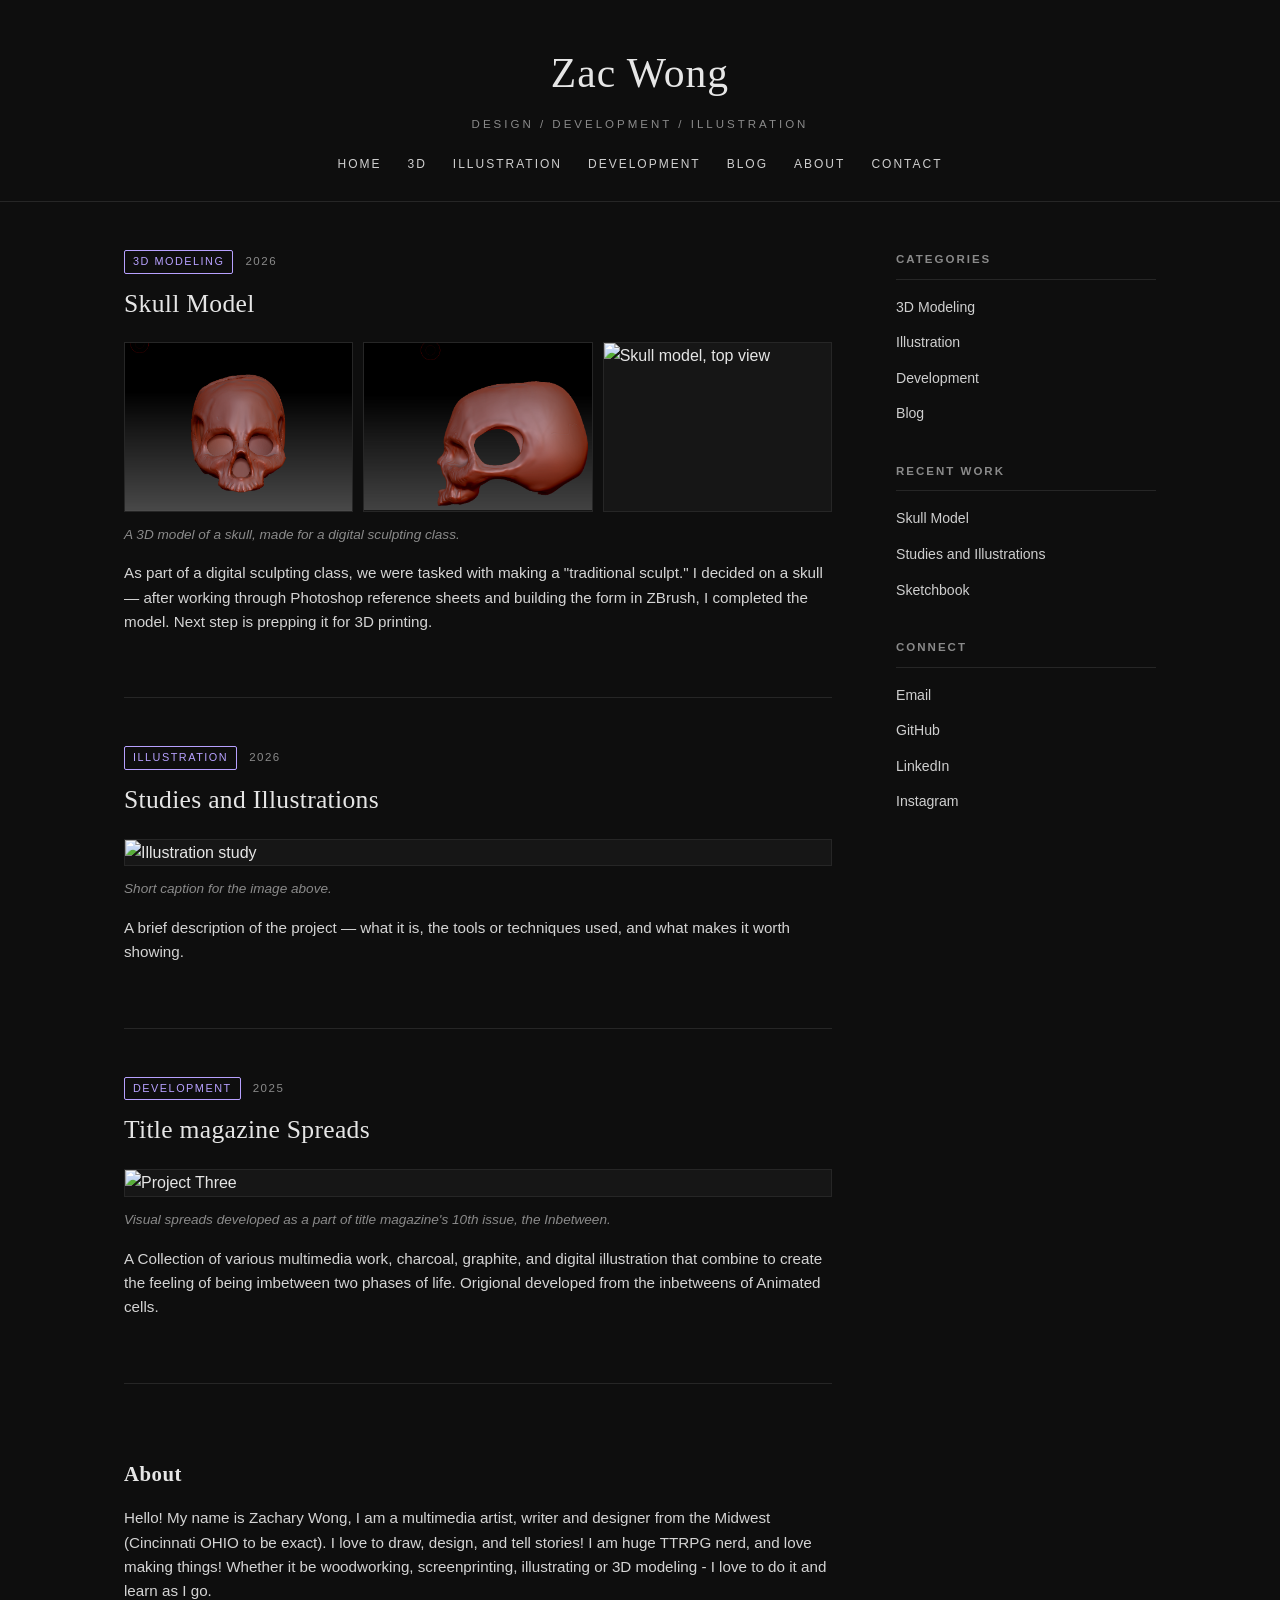
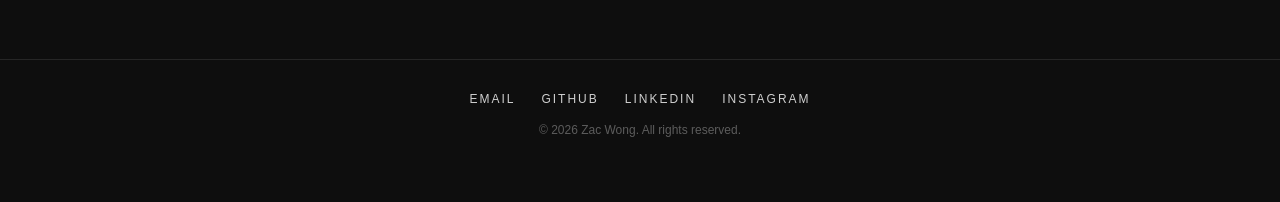
==== index.html @ 7b656f0e "Update index.html" ====
<!DOCTYPE html>
<html lang="en">
<head>
  <meta charset="UTF-8">
  <meta name="viewport" content="width=device-width, initial-scale=1.0">
  <title>Zac — Portfolio</title>
  <link rel="stylesheet" href="style.css">

  <!-- ============ LIGHTBOX STYLES ============ -->
  <style>
    .lightbox-overlay {
      display: none;
      position: fixed;
      inset: 0;
      background: rgba(0, 0, 0, 0.85);
      z-index: 1000;
      justify-content: center;
      align-items: center;
      padding: 40px;
      box-sizing: border-box;
      cursor: zoom-out;
    }

    .lightbox-overlay.is-open {
      display: flex;
    }

    .lightbox-image {
      max-width: 90vw;
      max-height: 90vh;
      object-fit: contain;
      cursor: default;
      box-shadow: 0 10px 40px rgba(0, 0, 0, 0.5);
    }

    .lightbox-close {
      position: absolute;
      top: 20px;
      right: 30px;
      color: #fff;
      font-size: 2.5rem;
      line-height: 1;
      background: none;
      border: none;
      cursor: pointer;
      padding: 0;
    }

    .lightbox-close:hover {
      opacity: 0.7;
    }

    .entry-image-link {
      cursor: zoom-in;
    }
  </style>
</head>
<body>

  <!-- ============ HEADER ============ -->
  <header class="site-header">
    <a href="index.html" class="site-title">Zac Wong</a>
    <p class="site-tagline">Design / Development / Illustration</p>
    <nav class="site-nav">
      <a href="index.html" class="is-active">Home</a>
      <a href="3d-modeling.html">3D</a>
      <a href="illustration.html">Illustration</a>
      <a href="development.html">Development</a>
      <a href="blog.html">Blog</a>
      <a href="#about">About</a>
      <a href="mailto:wongzach2001@gmail.com">Contact</a>
    </nav>
  </header>

  <!-- ============ CONTENT WRAP (feed + sidebar) ============ -->
  <div class="content-wrap">

    <!-- ============ FEED ============ -->
    <main class="feed" id="work">

      <article class="entry" id="skull-model">
        <div class="entry-meta">
          <a href="3d-modeling.html" class="entry-tag">3D Modeling</a>
          <span class="entry-date">2026</span>
        </div>
        <h2 class="entry-title">Skull Model</h2>

        <div class="entry-gallery">
          <a href="#" class="entry-image-link" data-lightbox>
            <img src="images/Skull 3D model front view.png" alt="Skull model, front view" class="entry-image">
          </a>
          <a href="#" class="entry-image-link" data-lightbox>
            <img src="images/Skull Side View.png" alt="Skull model, side view" class="entry-image">
          </a>
          <a href="#" class="entry-image-link" data-lightbox>
            <img src="images/Skull Top View.png.png" alt="Skull model, top view" class="entry-image">
          </a>
        </div>

        <p class="entry-caption">A 3D model of a skull, made for a digital sculpting class.</p>
        <p class="entry-description">
          As part of a digital sculpting class, we were tasked with making a "traditional sculpt." I decided on a skull —
          after working through Photoshop reference sheets and building the form in ZBrush, I completed the model.
          Next step is prepping it for 3D printing.
        </p>
      </article>

      <article class="entry" id="studies-illustrations">
        <div class="entry-meta">
          <a href="illustration.html" class="entry-tag">Illustration</a>
          <span class="entry-date">2026</span>
        </div>
        <h2 class="entry-title">Studies and Illustrations</h2>

        <div class="entry-gallery">
          <a href="#" class="entry-image-link" data-lightbox>
            <img src="images/project2.jpg" alt="Illustration study" class="entry-image">
          </a>
        </div>

        <p class="entry-caption">Short caption for the image above.</p>
        <p class="entry-description">
          A brief description of the project — what it is, the tools or techniques used, and what makes it
          worth showing.
        </p>
      </article>

      <article class="entry" id="project-three">
        <div class="entry-meta">
          <a href="development.html" class="entry-tag">Development</a>
          <span class="entry-date">2025</span>
        </div>
        <h2 class="entry-title">Title magazine Spreads</h2>

        <div class="entry-gallery">
          <a href="#" class="entry-image-link" data-lightbox>
            <img src="images/project3.jpg" alt="Project Three" class="entry-image">
          </a>
        </div>

        <p class="entry-caption">Visual spreads developed as a part of title magazine's 10th issue, the Inbetween.</p>
        <p class="entry-description">
          A Collection of various multimedia work, charcoal, graphite, and digital illustration that combine to create the feeling of being imbetween two phases of life. 
          Origional developed from the inbetweens of Animated cells.
        </p>
      </article>

      <!-- ============ ABOUT ============ -->
      <section class="about" id="about">
        <h2>About</h2>
        <p class="entry-description">
          Hello! My name is Zachary Wong, I am a multimedia artist, writer and designer from the Midwest (Cincinnati OHIO to be exact). I love to draw, design, and tell stories! I am huge TTRPG nerd, and love making
          things! Whether it be woodworking, screenprinting, illustrating or 3D modeling - I love to do it and learn as I go. 
        </p>
      </section>

    </main>

    <!-- ============ SIDEBAR ============ -->
    <aside class="sidebar">

      <div class="widget">
        <h3 class="widget-title">Categories</h3>
        <ul class="widget-list">
          <li><a href="3d-modeling.html">3D Modeling</a></li>
          <li><a href="illustration.html">Illustration</a></li>
          <li><a href="development.html">Development</a></li>
          <li><a href="blog.html">Blog</a></li>
        </ul>
      </div>

      <div class="widget">
        <h3 class="widget-title">Recent Work</h3>
        <ul class="widget-list">
          <li><a href="#skull-model">Skull Model</a></li>
          <li><a href="#studies-illustrations">Studies and Illustrations</a></li>
          <li><a href="#project-three">Sketchbook</a></li>
        </ul>
      </div>

      <div class="widget">
        <h3 class="widget-title">Connect</h3>
        <ul class="widget-list">
          <li><a href="mailto:wongzach2001@gmail.com">Email</a></li>
          <li><a href="#">GitHub</a></li>
          <li><a href="#">LinkedIn</a></li>
          <li><a href="#">Instagram</a></li>
        </ul>
      </div>

    </aside>

  </div>

  <!-- ============ FOOTER ============ -->
  <footer class="site-footer">
    <div class="site-nav">
      <a href="mailto:wongzach2001@gmail.com">Email</a>
      <a href="#">GitHub</a>
      <a href="#">LinkedIn</a>
      <a href="#">Instagram</a>
    </div>
    <p class="copyright">&copy; 2026 Zac Wong. All rights reserved.</p>
  </footer>

  <!-- ============ LIGHTBOX MARKUP ============ -->
  <div class="lightbox-overlay" id="lightbox">
    <button class="lightbox-close" id="lightbox-close" aria-label="Close">&times;</button>
    <img class="lightbox-image" id="lightbox-image" src="" alt="">
  </div>

  <!-- ============ LIGHTBOX SCRIPT ============ -->
  <script>
    (function () {
      const overlay = document.getElementById('lightbox');
      const overlayImage = document.getElementById('lightbox-image');
      const closeBtn = document.getElementById('lightbox-close');

      function openLightbox(src, alt) {
        overlayImage.src = src;
        overlayImage.alt = alt || '';
        overlay.classList.add('is-open');
        document.body.style.overflow = 'hidden'; // prevent background scroll
      }

      function closeLightbox() {
        overlay.classList.remove('is-open');
        overlayImage.src = '';
        document.body.style.overflow = '';
      }

      // Attach click handlers to every image link marked with data-lightbox
      document.querySelectorAll('[data-lightbox]').forEach(function (link) {
        link.addEventListener('click', function (e) {
          e.preventDefault();
          const img = link.querySelector('img');
          if (img) {
            openLightbox(img.src, img.alt);
          }
        });
      });

      // Close when clicking the overlay background (not the image itself)
      overlay.addEventListener('click', function (e) {
        if (e.target === overlay) {
          closeLightbox();
        }
      });

      closeBtn.addEventListener('click', closeLightbox);

      // Close on Escape key
      document.addEventListener('keydown', function (e) {
        if (e.key === 'Escape' && overlay.classList.contains('is-open')) {
          closeLightbox();
        }
      });
    })();
  </script>

</body>
</html>
---- style.css ----
/* ============ TOKENS ============ */
:root {
  --bg: #0e0e0e;
  --surface: #161616;
  --line: #262626;
  --text: #e6e6e6;
  --muted: #8a8a8a;
  --muted-dim: #5c5c5c;
  --accent: #b7a1ff;

  --font-display: Georgia, "Iowan Old Style", "Times New Roman", serif;
  --font-body: "Helvetica Neue", Arial, sans-serif;
}

/* ============ RESET / BASE ===dfdfdfd========= */
* {
  box-sizing: border-box;
}
body {
  margin: 0;
  background: var(--bg);
  color: var(--text);
  font-family: var(--font-body);
  line-height: 1.6;
}
a {
  color: var(--text);
  text-decoration: none;
}
a:hover {
  color: #ffffff;
}
img {
  max-width: 100%;
  display: block;
}

/* ============ HEADER ============ */
.site-header {
  border-bottom: 1px solid var(--line);
  padding: 40px 24px 22px;
  text-align: center;
}
.site-title {
  font-family: var(--font-display);
  font-size: 2.6rem;
  font-weight: 400;
  letter-spacing: 1px;
}
.site-tagline {
  margin: 8px 0 22px;
  font-size: 0.72rem;
  letter-spacing: 3px;
  color: var(--muted);
  text-transform: uppercase;
}
.site-nav {
  display: flex;
  justify-content: center;
  gap: 26px;
  flex-wrap: wrap;
}
.site-nav a {
  font-size: 0.75rem;
  letter-spacing: 2px;
  text-transform: uppercase;
  color: #cfcfcf;
  padding-bottom: 4px;
  border-bottom: 1px solid transparent;
}
.site-nav a:hover {
  color: #ffffff;
  border-bottom-color: var(--accent);
}

/* ============ CONTENT WRAP (feed + sidebar) ============ */
.content-wrap {
  max-width: 1080px;
  margin: 0 auto;
  padding: 48px 24px 20px;
  display: grid;
  grid-template-columns: 1fr 260px;
  gap: 64px;
  align-items: start;
}

/* ============ FEED ============ */
.feed {
  min-width: 0;
}
.entry {
  border-bottom: 1px solid var(--line);
  padding-bottom: 48px;
  margin-bottom: 48px;
}
.entry:last-child {
  border-bottom: none;
}
.entry-meta {
  display: flex;
  align-items: baseline;
  gap: 12px;
  font-size: 0.72rem;
  text-transform: uppercase;
  letter-spacing: 1.5px;
  color: var(--muted);
  margin-bottom: 10px;
}
.entry-tag {
  color: var(--accent);
  border: 1px solid var(--accent);
  padding: 2px 8px;
  border-radius: 2px;
  font-size: 0.68rem;
}
.entry-tag:hover {
  background: var(--accent);
  color: #0e0e0e;
}
.entry-title {
  font-family: var(--font-display);
  font-size: 1.6rem;
  font-weight: 400;
  margin: 0 0 18px;
  letter-spacing: 0.3px;
}

/* image grid — supports one or several images per entry */
.entry-gallery {
  display: grid;
  grid-template-columns: repeat(auto-fit, minmax(180px, 1fr));
  gap: 10px;
}
.entry-image-link {
  display: block;
  overflow: hidden;
  background: var(--surface);
  border: 1px solid var(--line);
}
.entry-image {
  width: 100%;
  height: auto;
  transition: transform 0.4s ease;
}
.entry-image-link:hover .entry-image {
  transform: scale(1.03);
}
.entry-caption {
  font-size: 0.85rem;
  color: var(--muted);
  font-style: italic;
  margin: 12px 0 0;
}
.entry-description {
  margin-top: 16px;
  font-size: 0.95rem;
  color: #d4d4d4;
}

/* ============ ABOUT ============ */
.about {
  padding-top: 8px;
}
.about h2 {
  font-family: var(--font-display);
  font-size: 1.3rem;
  letter-spacing: 0.5px;
  margin-bottom: 12px;
}

/* ============ SIDEBAR ============ */
.sidebar {
  position: sticky;
  top: 32px;
  display: flex;
  flex-direction: column;
  gap: 36px;
}
.widget-title {
  font-size: 0.72rem;
  text-transform: uppercase;
  letter-spacing: 2px;
  color: var(--muted);
  margin: 0 0 14px;
  padding-bottom: 10px;
  border-bottom: 1px solid var(--line);
}
.widget-list {
  list-style: none;
  margin: 0;
  padding: 0;
  display: flex;
  flex-direction: column;
  gap: 10px;
}
.widget-list a {
  font-size: 0.88rem;
  color: #cfcfcf;
}
.widget-list a:hover {
  color: var(--accent);
}

/* ============ FOOTER ============ */
.site-footer {
  text-align: center;
  padding: 30px 24px 50px;
  border-top: 1px solid var(--line);
  font-size: 0.85rem;
  color: var(--muted);
  margin-top: 20px;
}
.site-footer .site-nav a {
  border-bottom: none;
}
.copyright {
  margin-top: 8px;
  font-size: 0.75rem;
  color: var(--muted-dim);
}

/* ============ RESPONSIVE ============ */
@media (max-width: 860px) {
  .content-wrap {
    grid-template-columns: 1fr;
    gap: 0;
  }
  .sidebar {
    position: static;
    flex-direction: row;
    flex-wrap: wrap;
    gap: 36px 48px;
    margin-top: 40px;
    padding-top: 32px;
    border-top: 1px solid var(--line);
  }
  .widget {
    min-width: 160px;
  }
}
@media (max-width: 600px) {
  .site-title {
    font-size: 2rem;
  }
  .entry-title {
    font-size: 1.3rem;
  }
  .entry-gallery {
    grid-template-columns: 1fr;
  }
}
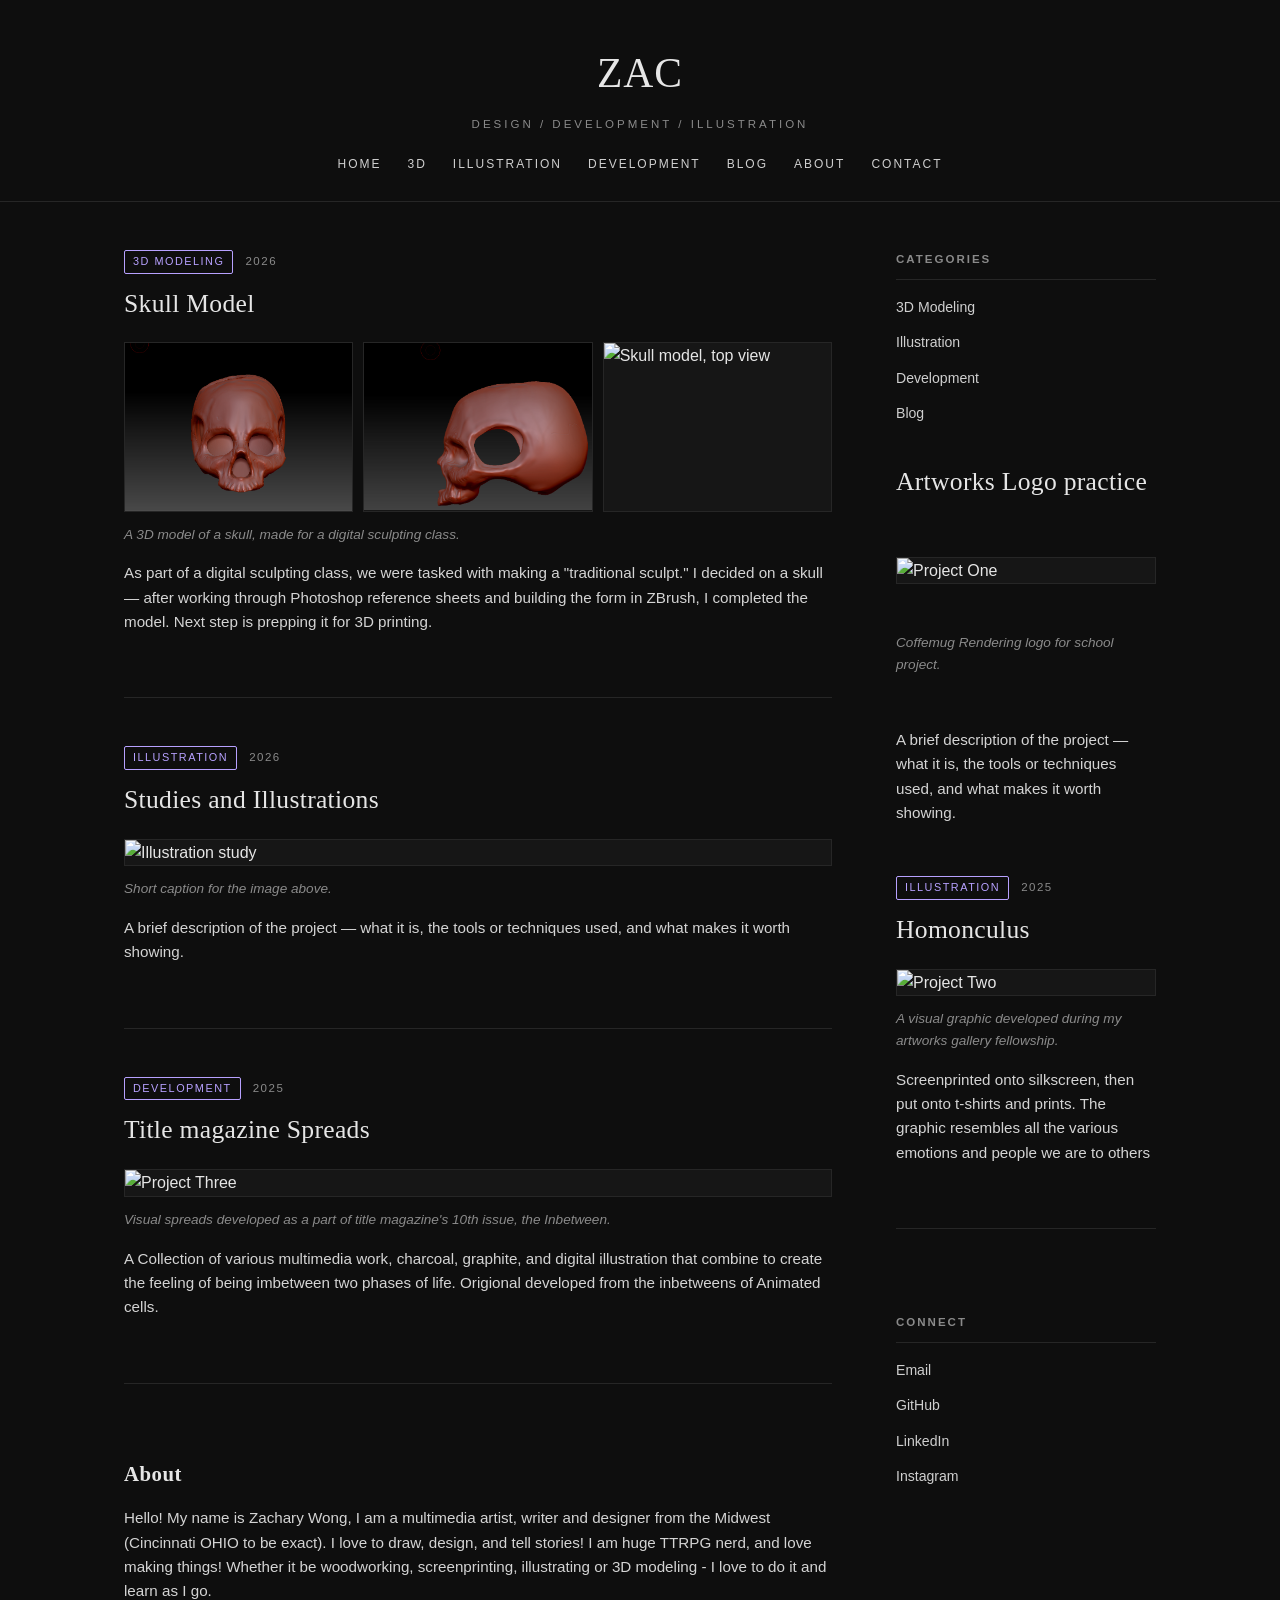
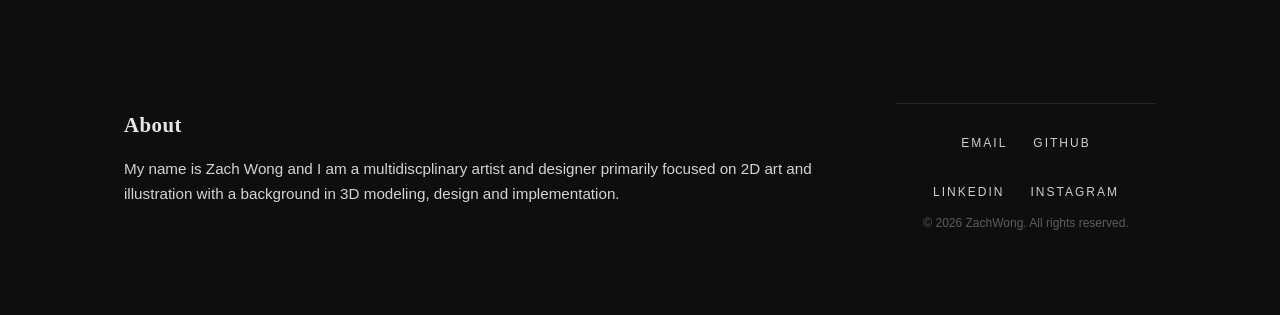
==== commit a84182a1: "added blog to sidebar" ====
--- a/index.html
+++ b/index.html
@@ -59,7 +59,7 @@
 
   <!-- ============ HEADER ============ -->
   <header class="site-header">
-    <a href="index.html" class="site-title">Zac Wong</a>
+    <a href="index.html" class="site-title">ZAC</a>
     <p class="site-tagline">Design / Development / Illustration</p>
     <nav class="site-nav">
       <a href="index.html" class="is-active">Home</a>
@@ -168,15 +168,31 @@
           <li><a href="blog.html">Blog</a></li>
         </ul>
       </div>
-
-      <div class="widget">
-        <h3 class="widget-title">Recent Work</h3>
-        <ul class="widget-list">
-          <li><a href="#skull-model">Skull Model</a></li>
-          <li><a href="#studies-illustrations">Studies and Illustrations</a></li>
-          <li><a href="#project-three">Sketchbook</a></li>
-        </ul>
+      <h2 class="entry-title">Artworks Logo practice</h2>
+      <a href="#" class="entry-image-link">
+        <img src="images/ArtworksProject/artworks coffemug.png" alt="Project One" class="entry-image">
+      </a>
+      <p class="entry-caption">Coffemug Rendering logo for school project.</p>
+      <p class="entry-description">
+        A brief description of the project — what it is, the tools or
+        techniques used, and what makes it worth showing.
+      </p>
+    </article>
+
+    <article class="entry">
+      <div class="entry-meta">
+        <span class="entry-tag">Illustration</span>
+        <span class="entry-date">2025</span>
       </div>
+      <h2 class="entry-title">Homonculus</h2>
+      <a href="#" class="entry-image-link">
+        <img src="images/project2.jpg" alt="Project Two" class="entry-image">
+      </a>
+      <p class="entry-caption">A visual graphic developed during my artworks gallery fellowship.</p>
+      <p class="entry-description">
+        Screenprinted onto silkscreen, then put onto t-shirts and prints. The graphic resembles all the various emotions and people we are to others
+      </p>
+    </article>
 
       <div class="widget">
         <h3 class="widget-title">Connect</h3>
@@ -190,7 +206,13 @@
 
     </aside>
 
-  </div>
+  <!-- ============ ABOUT ============ -->
+  <section class="about" id="about">
+    <h2>About</h2>
+    <p class="entry-description">
+      My name is Zach Wong and I am a multidiscplinary artist and designer primarily focused on 2D art and illustration with a background in 3D modeling, design and implementation.
+    </p>
+  </section>
 
   <!-- ============ FOOTER ============ -->
   <footer class="site-footer">
@@ -200,7 +222,7 @@
       <a href="#">LinkedIn</a>
       <a href="#">Instagram</a>
     </div>
-    <p class="copyright">&copy; 2026 Zac Wong. All rights reserved.</p>
+    <p class="copyright">&copy; 2026 ZachWong. All rights reserved.</p>
   </footer>
 
   <!-- ============ LIGHTBOX MARKUP ============ -->
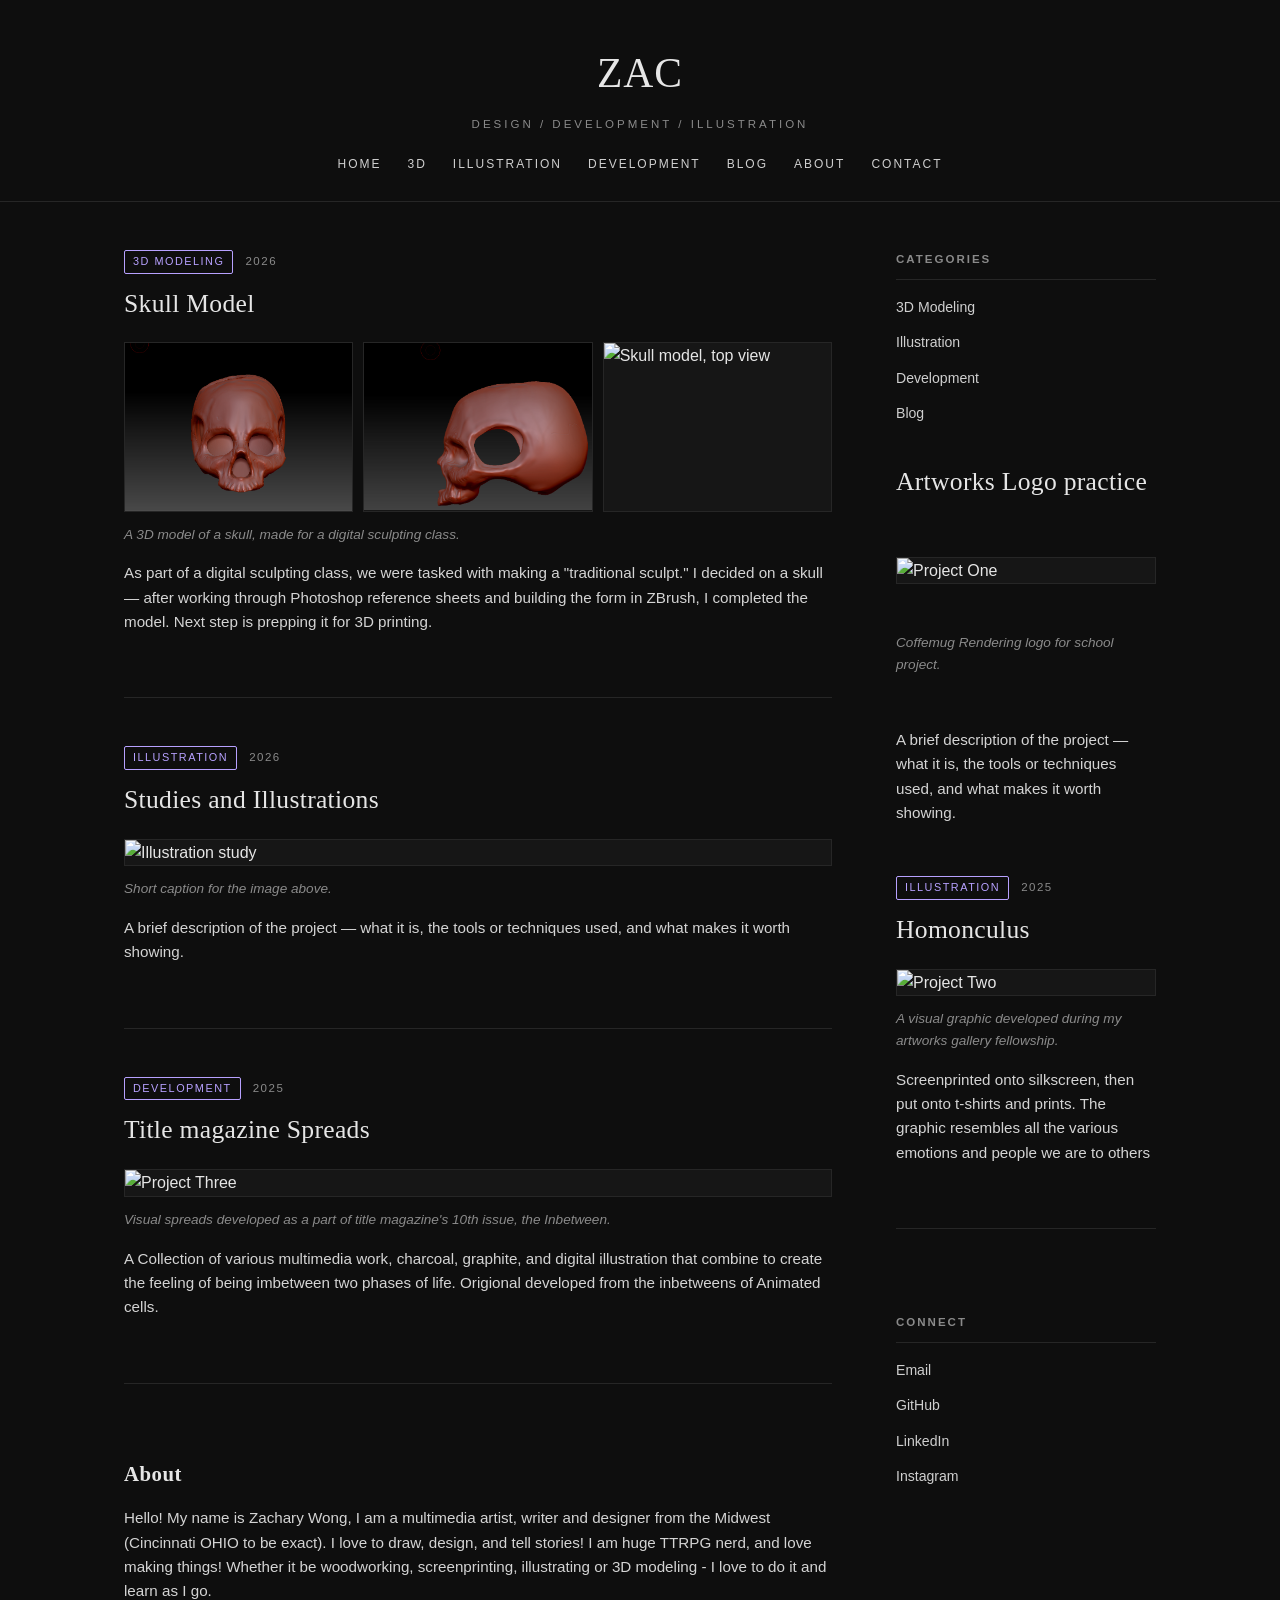
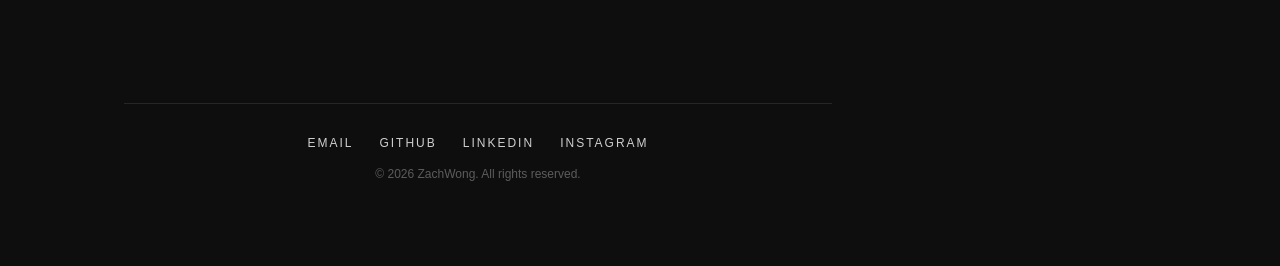
==== commit 6a1921b0: "Update index.html removed about from main page moving to sepparate page" ====
--- a/index.html
+++ b/index.html
@@ -67,7 +67,7 @@
       <a href="illustration.html">Illustration</a>
       <a href="development.html">Development</a>
       <a href="blog.html">Blog</a>
-      <a href="#about">About</a>
+      <a href="about.html">About</a>
       <a href="mailto:wongzach2001@gmail.com">Contact</a>
     </nav>
   </header>
@@ -206,13 +206,7 @@
 
     </aside>
 
-  <!-- ============ ABOUT ============ -->
-  <section class="about" id="about">
-    <h2>About</h2>
-    <p class="entry-description">
-      My name is Zach Wong and I am a multidiscplinary artist and designer primarily focused on 2D art and illustration with a background in 3D modeling, design and implementation.
-    </p>
-  </section>
+
 
   <!-- ============ FOOTER ============ -->
   <footer class="site-footer">
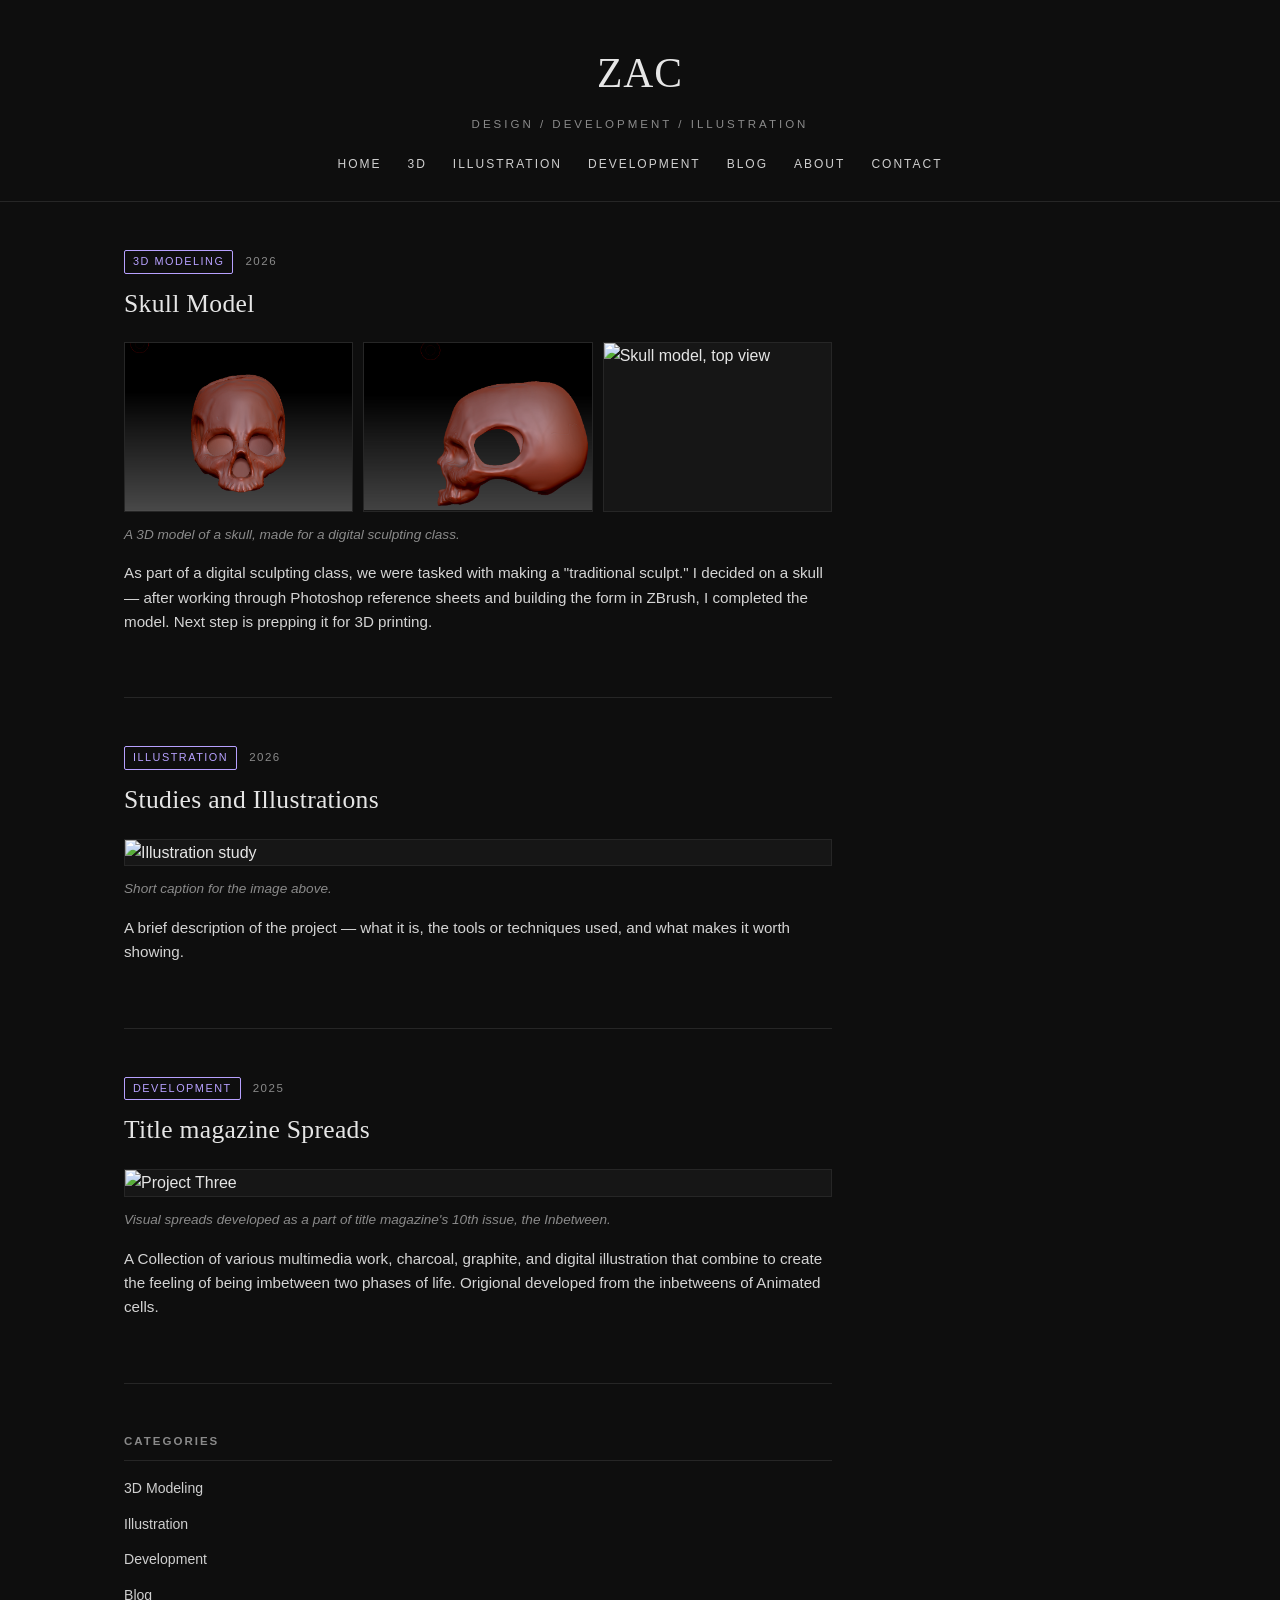
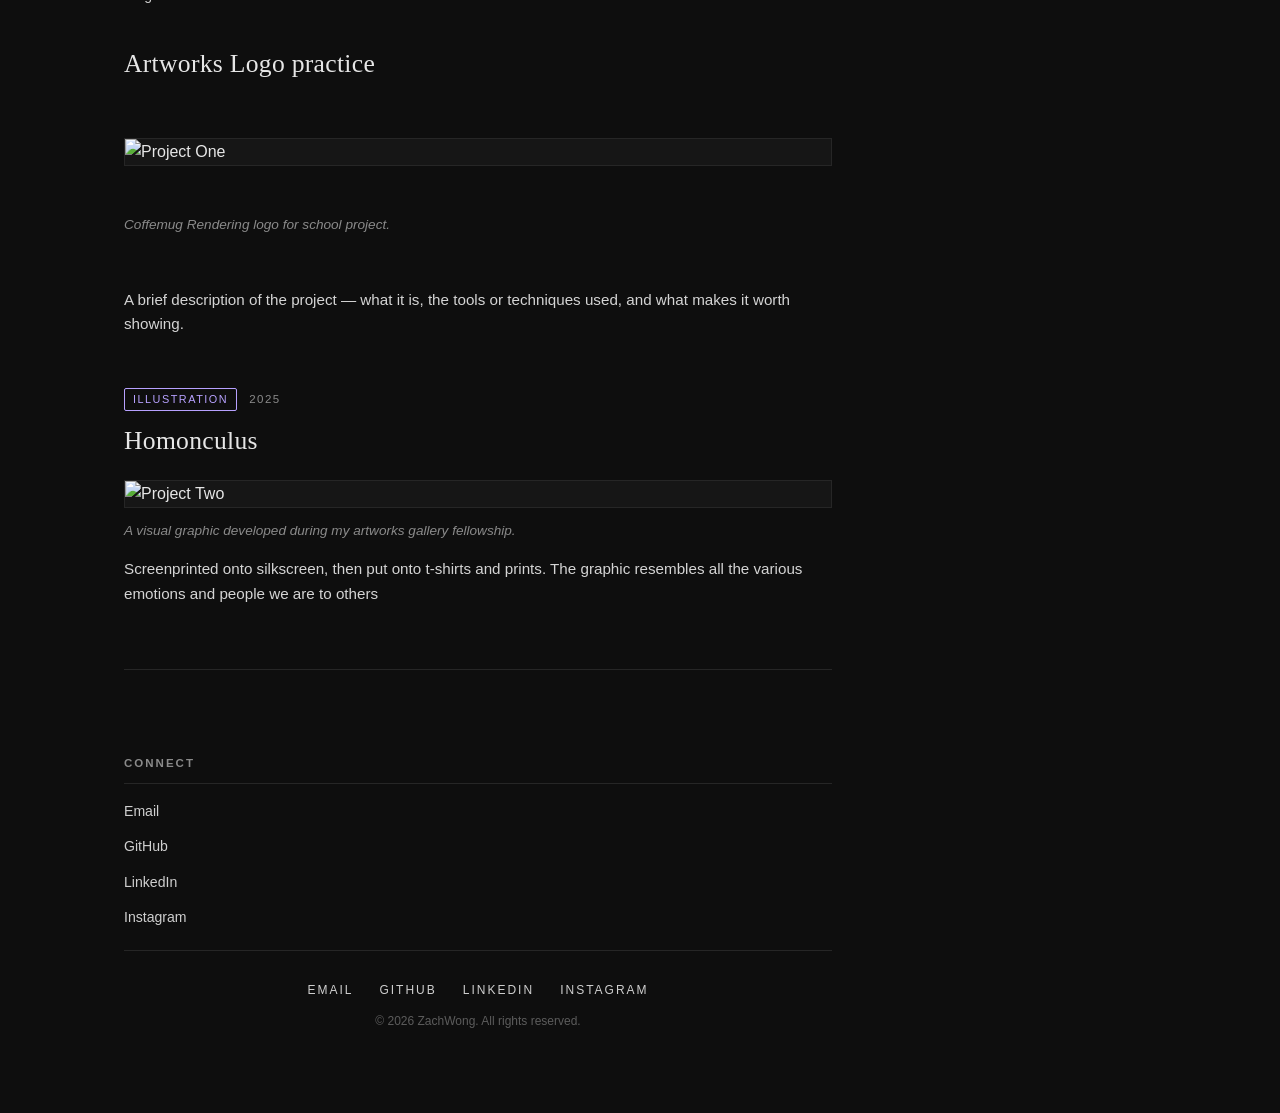
==== commit eaee0c17: "Update index.html removed about section" ====
--- a/index.html
+++ b/index.html
@@ -145,16 +145,6 @@
         </p>
       </article>
 
-      <!-- ============ ABOUT ============ -->
-      <section class="about" id="about">
-        <h2>About</h2>
-        <p class="entry-description">
-          Hello! My name is Zachary Wong, I am a multimedia artist, writer and designer from the Midwest (Cincinnati OHIO to be exact). I love to draw, design, and tell stories! I am huge TTRPG nerd, and love making
-          things! Whether it be woodworking, screenprinting, illustrating or 3D modeling - I love to do it and learn as I go. 
-        </p>
-      </section>
-
-    </main>
 
     <!-- ============ SIDEBAR ============ -->
     <aside class="sidebar">
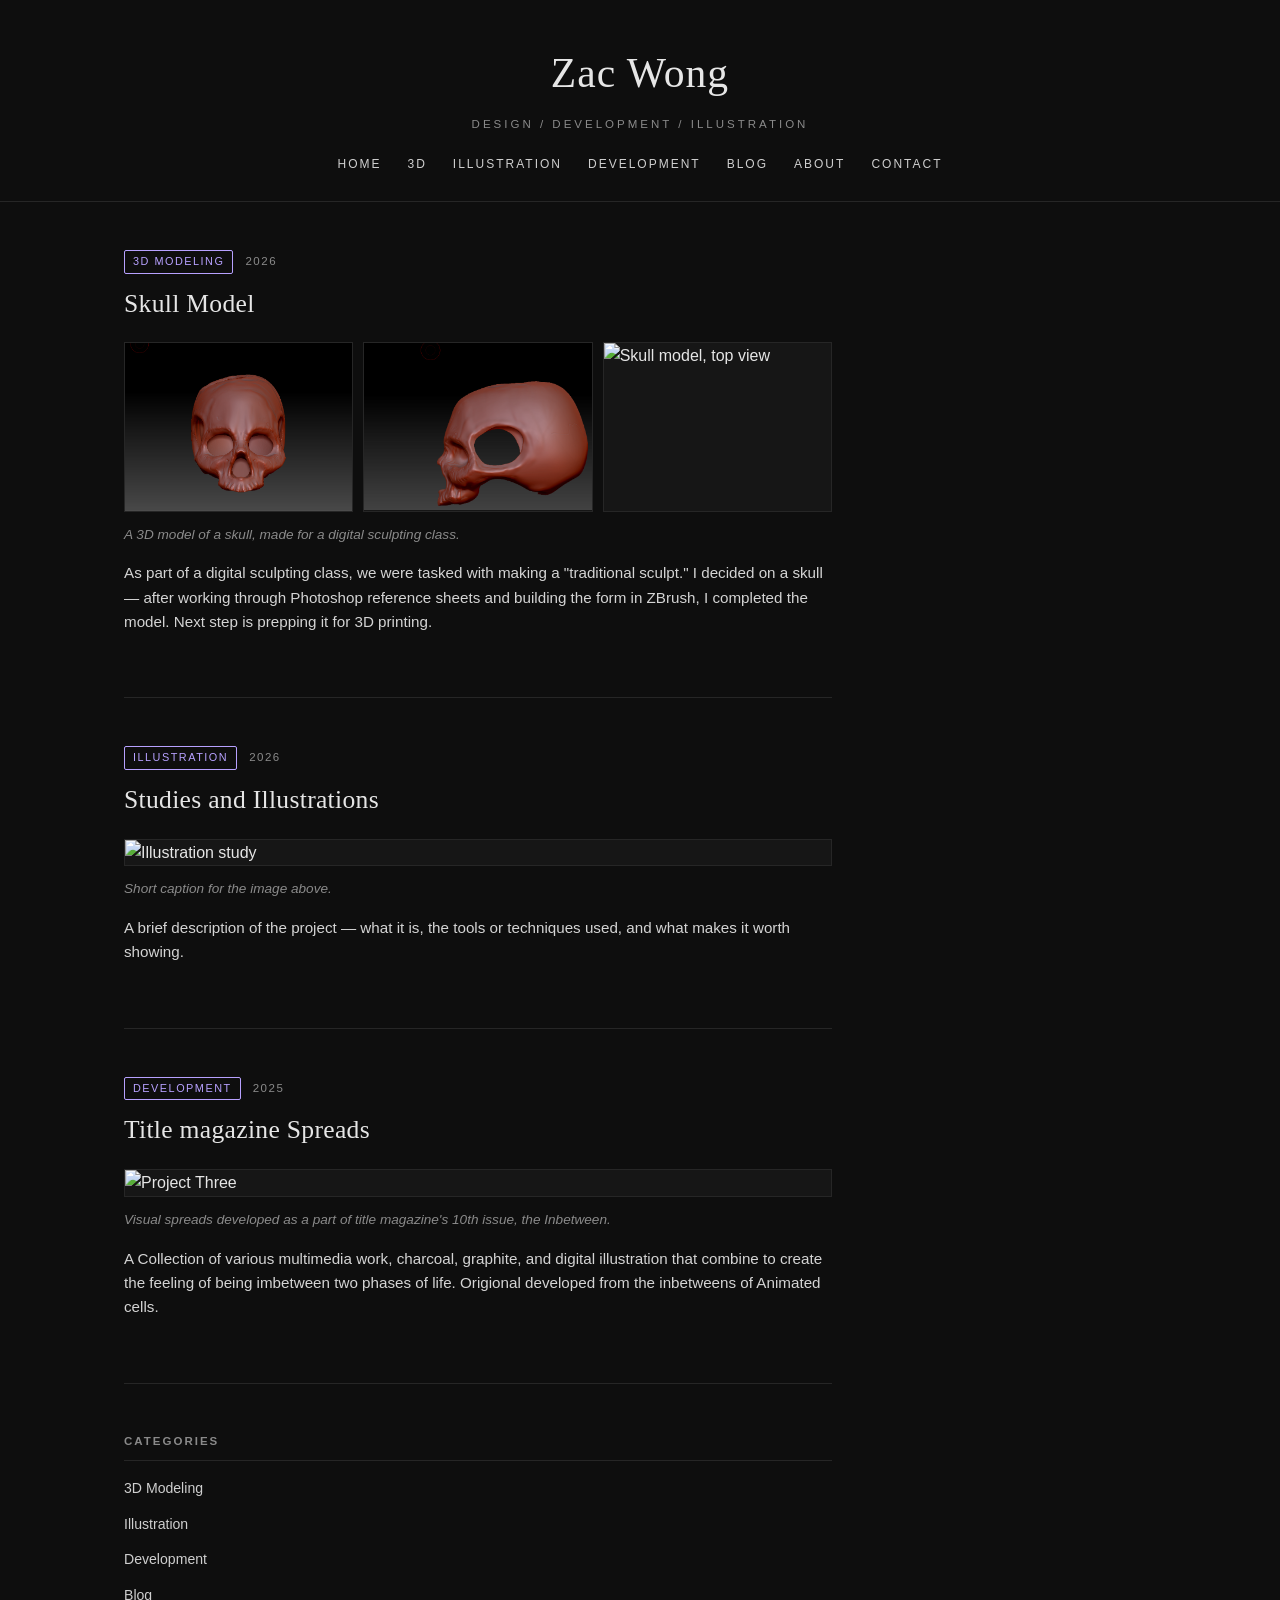
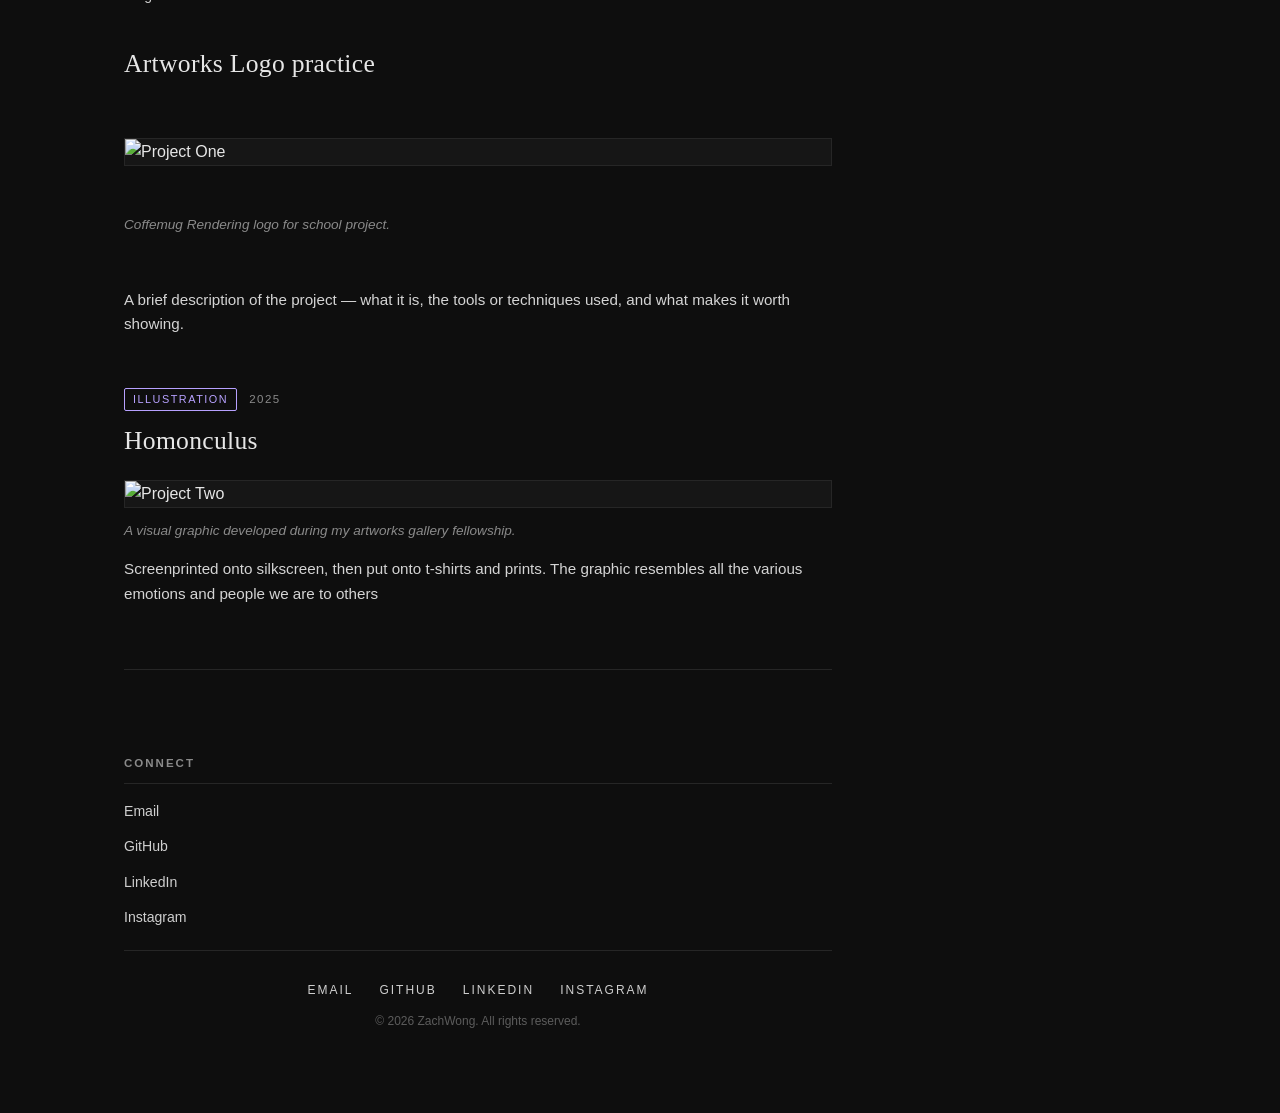
==== commit 9a3083a5: "Rename index(1).html to index.html" ====
--- a/index.html
+++ b/index.html
@@ -57,20 +57,8 @@
 </head>
 <body>
 
-  <!-- ============ HEADER ============ -->
-  <header class="site-header">
-    <a href="index.html" class="site-title">ZAC</a>
-    <p class="site-tagline">Design / Development / Illustration</p>
-    <nav class="site-nav">
-      <a href="index.html" class="is-active">Home</a>
-      <a href="3d-modeling.html">3D</a>
-      <a href="illustration.html">Illustration</a>
-      <a href="development.html">Development</a>
-      <a href="blog.html">Blog</a>
-      <a href="about.html">About</a>
-      <a href="mailto:wongzach2001@gmail.com">Contact</a>
-    </nav>
-  </header>
+  <!-- ============ HEADER (shared) ============ -->
+  <div id="header-placeholder"></div>
 
   <!-- ============ CONTENT WRAP (feed + sidebar) ============ -->
   <div class="content-wrap">
@@ -198,16 +186,8 @@
 
 
 
-  <!-- ============ FOOTER ============ -->
-  <footer class="site-footer">
-    <div class="site-nav">
-      <a href="mailto:wongzach2001@gmail.com">Email</a>
-      <a href="#">GitHub</a>
-      <a href="#">LinkedIn</a>
-      <a href="#">Instagram</a>
-    </div>
-    <p class="copyright">&copy; 2026 ZachWong. All rights reserved.</p>
-  </footer>
+  <!-- ============ FOOTER (shared) ============ -->
+  <div id="footer-placeholder"></div>
 
   <!-- ============ LIGHTBOX MARKUP ============ -->
   <div class="lightbox-overlay" id="lightbox">
@@ -264,5 +244,6 @@
     })();
   </script>
 
+  <script src="includes.js"></script>
 </body>
 </html>
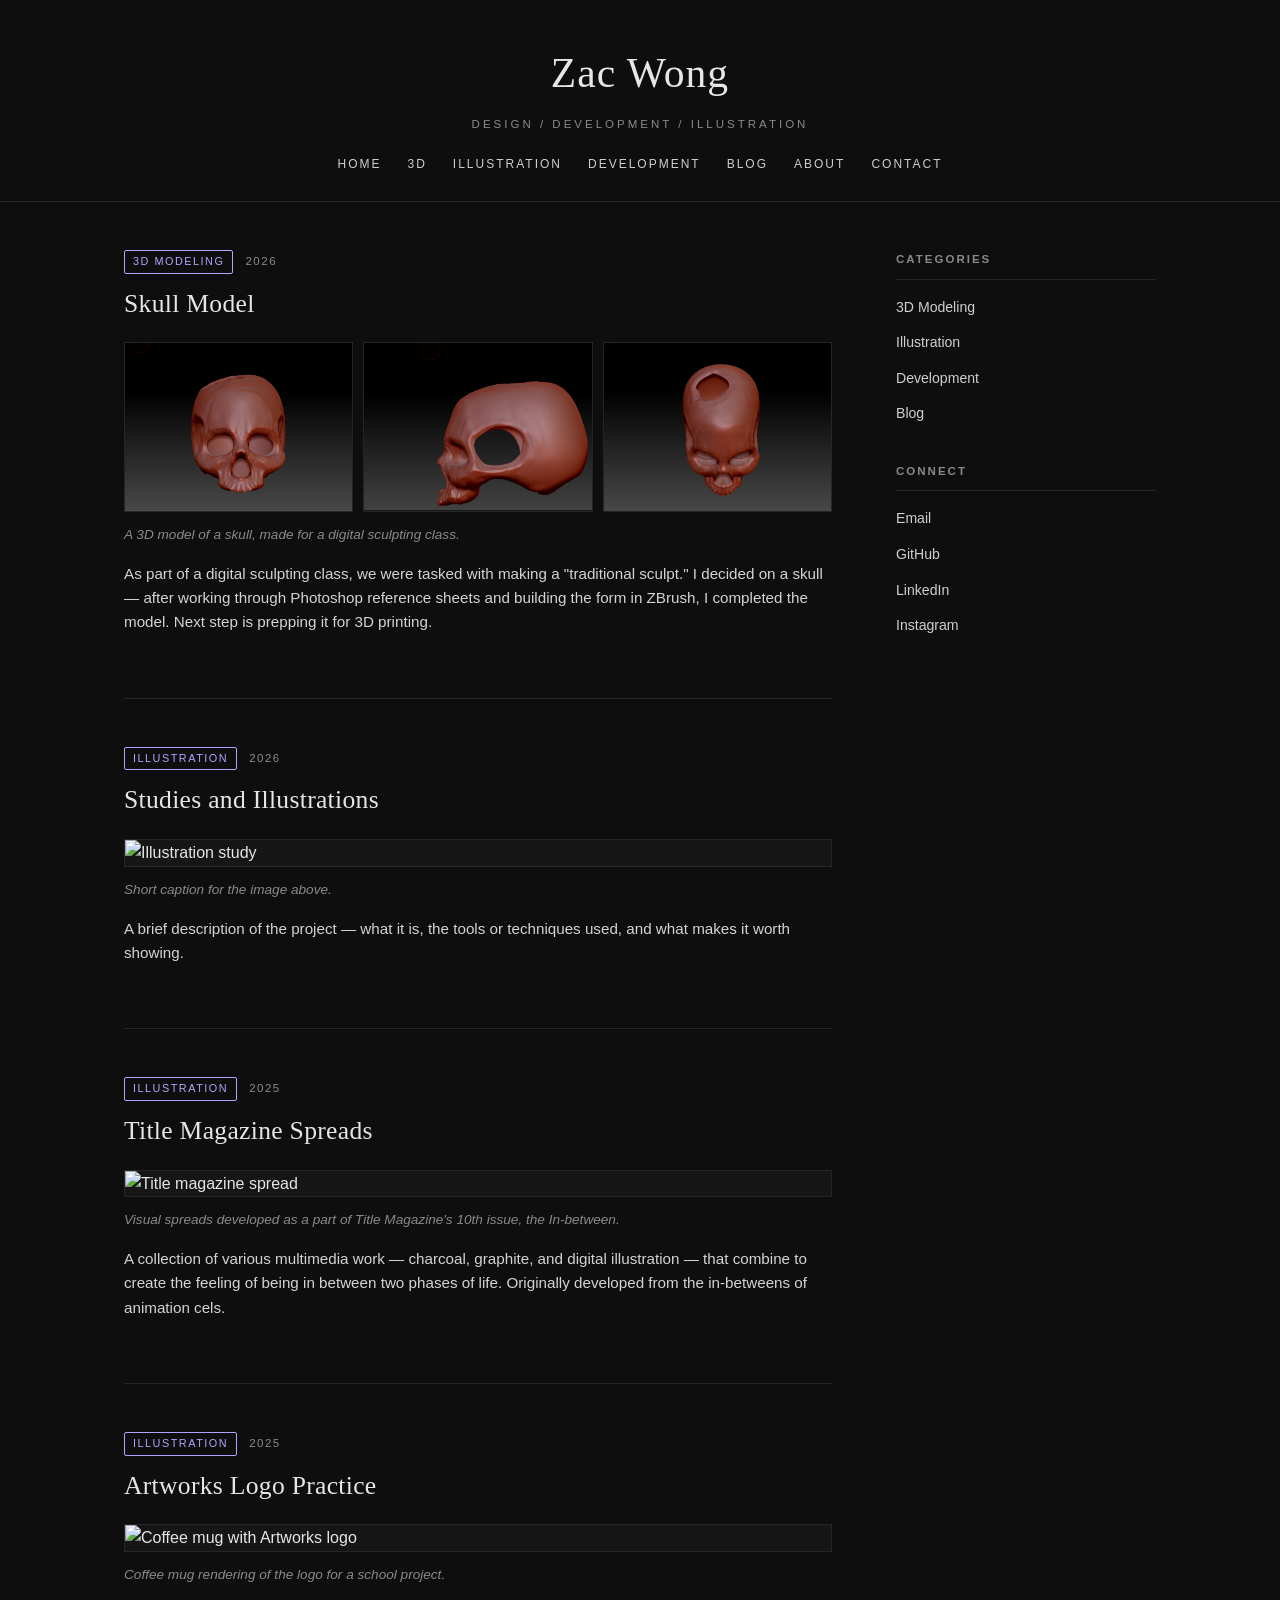
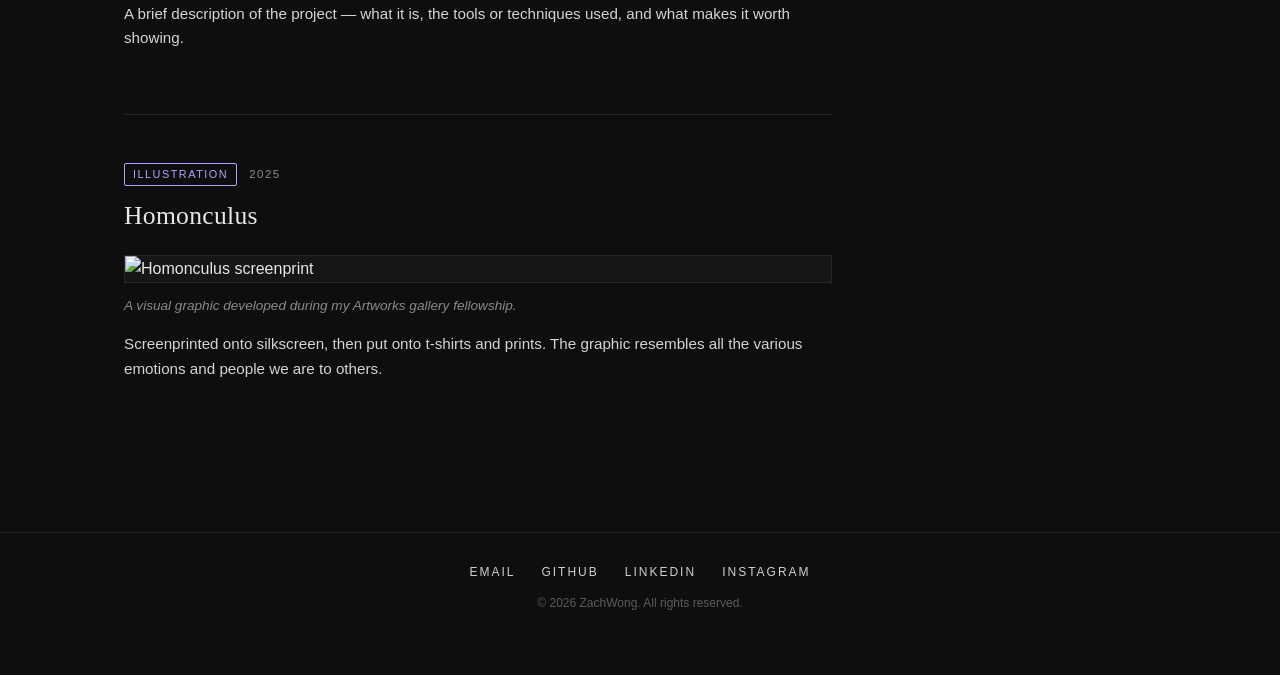
==== commit 7e4ac1ce: "Update index.html Fixed navbar and side bar issues, fixed about page 404 error" ====
--- a/index.html
+++ b/index.html
@@ -81,7 +81,8 @@
             <img src="images/Skull Side View.png" alt="Skull model, side view" class="entry-image">
           </a>
           <a href="#" class="entry-image-link" data-lightbox>
-            <img src="images/Skull Top View.png.png" alt="Skull model, top view" class="entry-image">
+            <!-- NOTE: original had a doubled extension (.png.png). Fix to match the real filename. -->
+            <img src="images/Skull Top View.png" alt="Skull model, top view" class="entry-image">
           </a>
         </div>
 
@@ -102,6 +103,7 @@
 
         <div class="entry-gallery">
           <a href="#" class="entry-image-link" data-lightbox>
+            <!-- TODO: replace project2.jpg with the real image file -->
             <img src="images/project2.jpg" alt="Illustration study" class="entry-image">
           </a>
         </div>
@@ -113,26 +115,68 @@
         </p>
       </article>
 
-      <article class="entry" id="project-three">
-        <div class="entry-meta">
-          <a href="development.html" class="entry-tag">Development</a>
+      <article class="entry" id="title-magazine-spreads">
+        <div class="entry-meta">
+          <a href="illustration.html" class="entry-tag">Illustration</a>
           <span class="entry-date">2025</span>
         </div>
-        <h2 class="entry-title">Title magazine Spreads</h2>
-
-        <div class="entry-gallery">
-          <a href="#" class="entry-image-link" data-lightbox>
-            <img src="images/project3.jpg" alt="Project Three" class="entry-image">
-          </a>
-        </div>
-
-        <p class="entry-caption">Visual spreads developed as a part of title magazine's 10th issue, the Inbetween.</p>
-        <p class="entry-description">
-          A Collection of various multimedia work, charcoal, graphite, and digital illustration that combine to create the feeling of being imbetween two phases of life. 
-          Origional developed from the inbetweens of Animated cells.
-        </p>
-      </article>
-
+        <h2 class="entry-title">Title Magazine Spreads</h2>
+
+        <div class="entry-gallery">
+          <a href="#" class="entry-image-link" data-lightbox>
+            <!-- TODO: replace project3.jpg with the real image file -->
+            <img src="images/project3.jpg" alt="Title magazine spread" class="entry-image">
+          </a>
+        </div>
+
+        <p class="entry-caption">Visual spreads developed as a part of Title Magazine's 10th issue, the In-between.</p>
+        <p class="entry-description">
+          A collection of various multimedia work — charcoal, graphite, and digital illustration — that combine to create the feeling of being in between two phases of life.
+          Originally developed from the in-betweens of animation cels.
+        </p>
+      </article>
+
+      <article class="entry" id="artworks-logo">
+        <div class="entry-meta">
+          <a href="illustration.html" class="entry-tag">Illustration</a>
+          <span class="entry-date">2025</span>
+        </div>
+        <h2 class="entry-title">Artworks Logo Practice</h2>
+
+        <div class="entry-gallery">
+          <a href="#" class="entry-image-link" data-lightbox>
+            <img src="images/ArtworksProject/artworks coffemug.png" alt="Coffee mug with Artworks logo" class="entry-image">
+          </a>
+        </div>
+
+        <p class="entry-caption">Coffee mug rendering of the logo for a school project.</p>
+        <p class="entry-description">
+          A brief description of the project — what it is, the tools or techniques used, and what makes it
+          worth showing.
+        </p>
+      </article>
+
+      <article class="entry" id="homonculus">
+        <div class="entry-meta">
+          <a href="illustration.html" class="entry-tag">Illustration</a>
+          <span class="entry-date">2025</span>
+        </div>
+        <h2 class="entry-title">Homonculus</h2>
+
+        <div class="entry-gallery">
+          <a href="#" class="entry-image-link" data-lightbox>
+            <!-- TODO: replace project2.jpg with the real Homonculus image file -->
+            <img src="images/project2.jpg" alt="Homonculus screenprint" class="entry-image">
+          </a>
+        </div>
+
+        <p class="entry-caption">A visual graphic developed during my Artworks gallery fellowship.</p>
+        <p class="entry-description">
+          Screenprinted onto silkscreen, then put onto t-shirts and prints. The graphic resembles all the various emotions and people we are to others.
+        </p>
+      </article>
+
+    </main>
 
     <!-- ============ SIDEBAR ============ -->
     <aside class="sidebar">
@@ -146,31 +190,6 @@
           <li><a href="blog.html">Blog</a></li>
         </ul>
       </div>
-      <h2 class="entry-title">Artworks Logo practice</h2>
-      <a href="#" class="entry-image-link">
-        <img src="images/ArtworksProject/artworks coffemug.png" alt="Project One" class="entry-image">
-      </a>
-      <p class="entry-caption">Coffemug Rendering logo for school project.</p>
-      <p class="entry-description">
-        A brief description of the project — what it is, the tools or
-        techniques used, and what makes it worth showing.
-      </p>
-    </article>
-
-    <article class="entry">
-      <div class="entry-meta">
-        <span class="entry-tag">Illustration</span>
-        <span class="entry-date">2025</span>
-      </div>
-      <h2 class="entry-title">Homonculus</h2>
-      <a href="#" class="entry-image-link">
-        <img src="images/project2.jpg" alt="Project Two" class="entry-image">
-      </a>
-      <p class="entry-caption">A visual graphic developed during my artworks gallery fellowship.</p>
-      <p class="entry-description">
-        Screenprinted onto silkscreen, then put onto t-shirts and prints. The graphic resembles all the various emotions and people we are to others
-      </p>
-    </article>
 
       <div class="widget">
         <h3 class="widget-title">Connect</h3>
@@ -184,7 +203,7 @@
 
     </aside>
 
-
+  </div><!-- /content-wrap -->
 
   <!-- ============ FOOTER (shared) ============ -->
   <div id="footer-placeholder"></div>
--- a/style.css
+++ b/style.css
@@ -210,6 +210,33 @@
   color: var(--muted);
   margin-top: 20px;
 }
+
+/* ============ SHARED HEADER/FOOTER LOADING (no layout shift) ============ */
+/* Reserve roughly the final height up front so the page doesn't jump when
+   nav.html / footer.html finish loading, then fade the content in. */
+#header-placeholder {
+  min-height: 168px;
+  opacity: 0;
+  transition: opacity 0.35s ease;
+}
+#footer-placeholder {
+  min-height: 120px;
+  opacity: 0;
+  transition: opacity 0.35s ease;
+}
+#header-placeholder.is-loaded,
+#footer-placeholder.is-loaded {
+  opacity: 1;
+}
+
+@media (max-width: 600px) {
+  #header-placeholder {
+    min-height: 210px;
+  }
+  #footer-placeholder {
+    min-height: 150px;
+  }
+}
 .site-footer .site-nav a {
   border-bottom: none;
 }
@@ -248,4 +275,4 @@
   .entry-gallery {
     grid-template-columns: 1fr;
   }
-}
+}
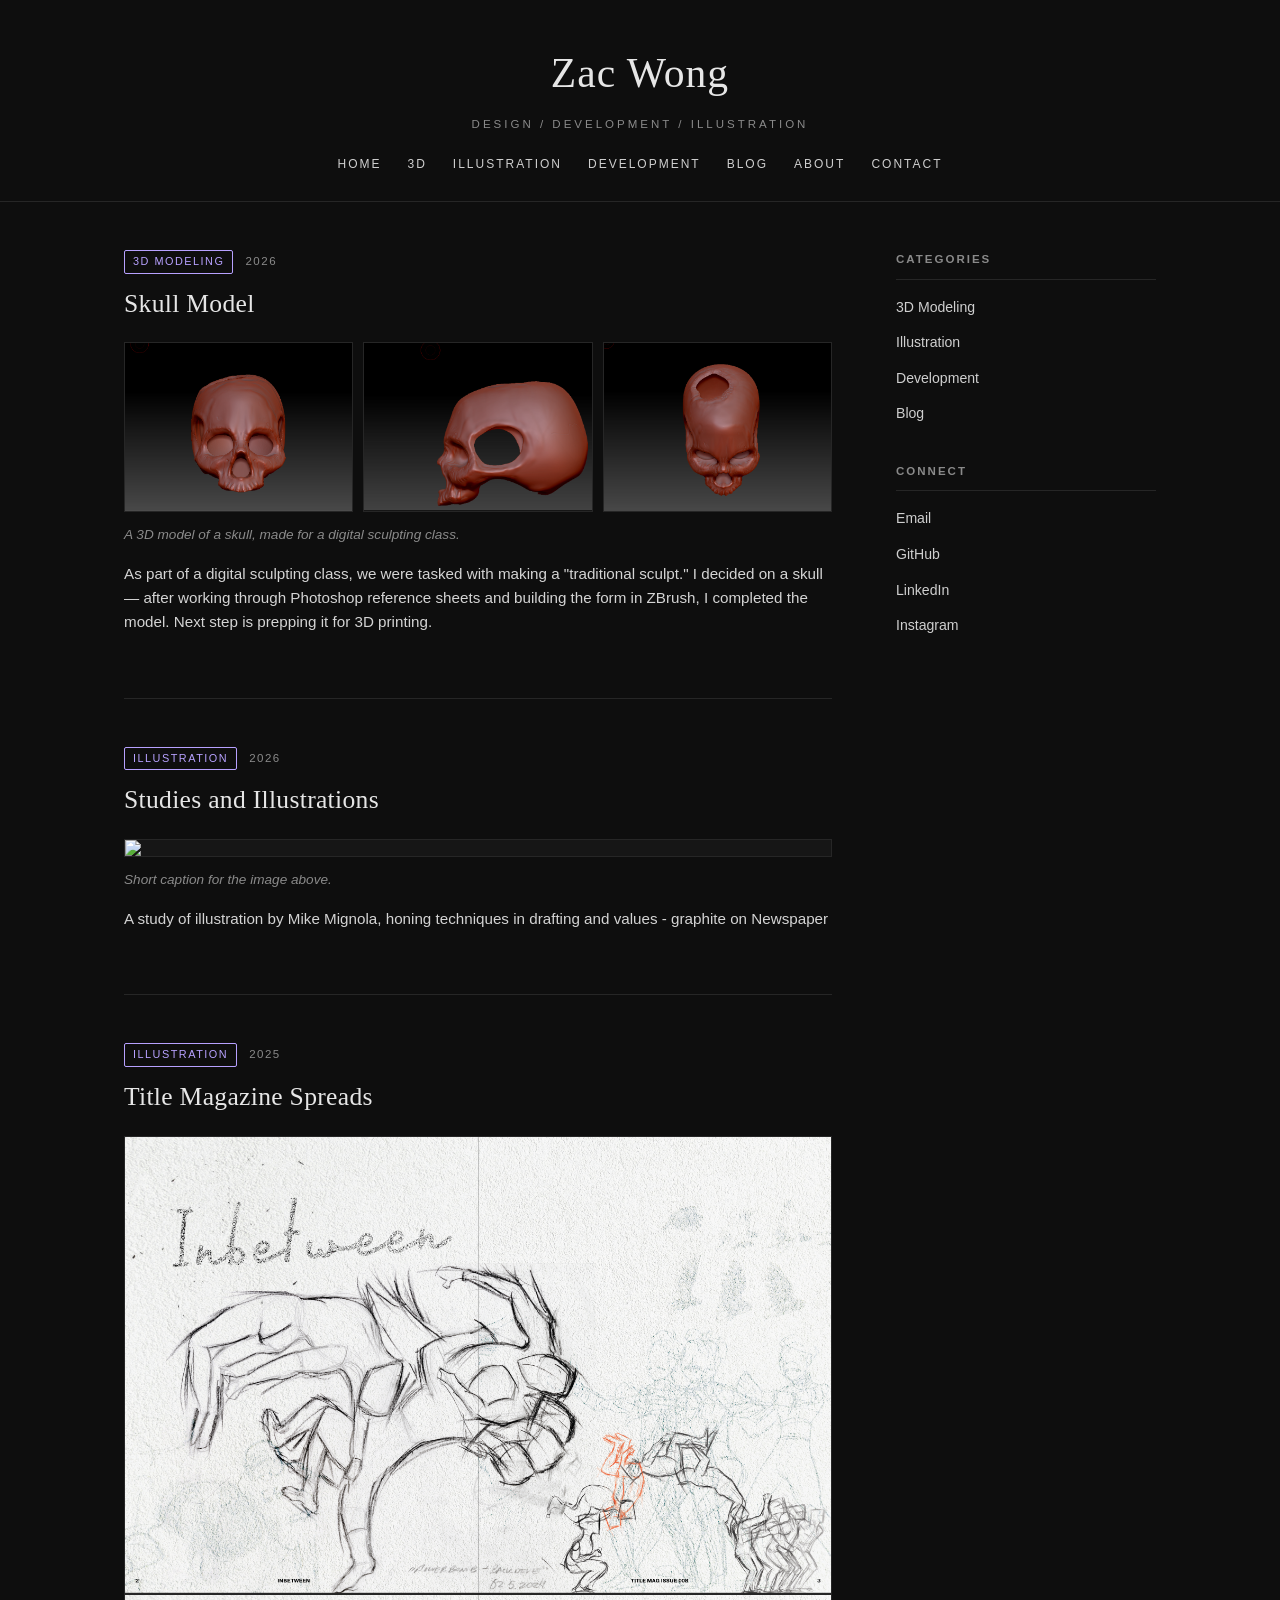
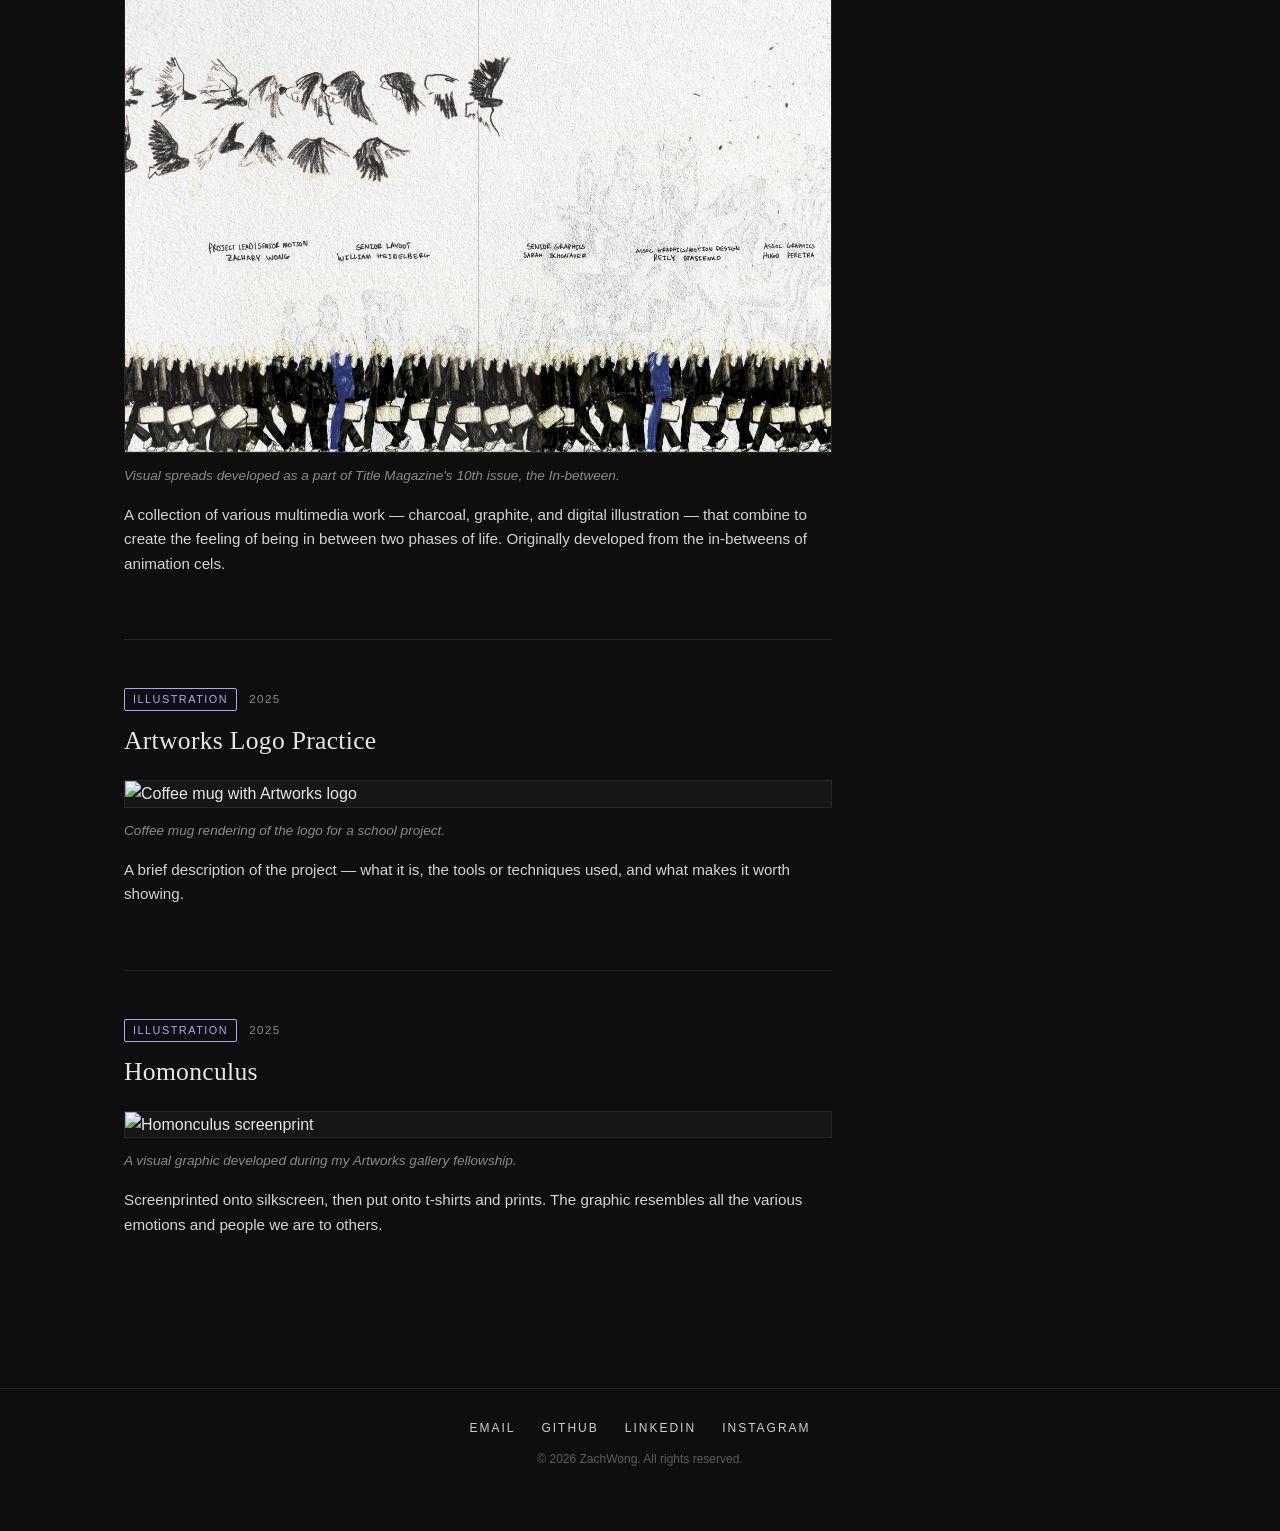
==== commit f7df62ab: "Added images and linked them" ====
--- a/index.html
+++ b/index.html
@@ -3,7 +3,7 @@
 <head>
   <meta charset="UTF-8">
   <meta name="viewport" content="width=device-width, initial-scale=1.0">
-  <title>Zac — Portfolio</title>
+  <title>Zach Wong — Portfolio</title>
   <link rel="stylesheet" href="style.css">
 
   <!-- ============ LIGHTBOX STYLES ============ -->
@@ -104,14 +104,13 @@
         <div class="entry-gallery">
           <a href="#" class="entry-image-link" data-lightbox>
             <!-- TODO: replace project2.jpg with the real image file -->
-            <img src="images/project2.jpg" alt="Illustration study" class="entry-image">
+            <img src="images/Study of Troll.jpg alt="Illustration study" class="entry-image">
           </a>
         </div>
 
         <p class="entry-caption">Short caption for the image above.</p>
         <p class="entry-description">
-          A brief description of the project — what it is, the tools or techniques used, and what makes it
-          worth showing.
+          A study of illustration by Mike Mignola, honing techniques in drafting and values - graphite on Newspaper
         </p>
       </article>
 
@@ -124,8 +123,13 @@
 
         <div class="entry-gallery">
           <a href="#" class="entry-image-link" data-lightbox>
-            <!-- TODO: replace project3.jpg with the real image file -->
-            <img src="images/project3.jpg" alt="Title magazine spread" class="entry-image">
+            <img src="images/Inbetween First page.png" alt="Title magazine spread" class="entry-image">
+          </a>
+        </div>
+        <!-- this is where I started to change things by hand!!!-->
+        <div class="entry-gallery">
+          <a href="#" class="entry-image-link" data-lightbox>
+            <img src="images/Inbetween Second page.png" alt="Title magazine spread" class="entry-image">
           </a>
         </div>
 
